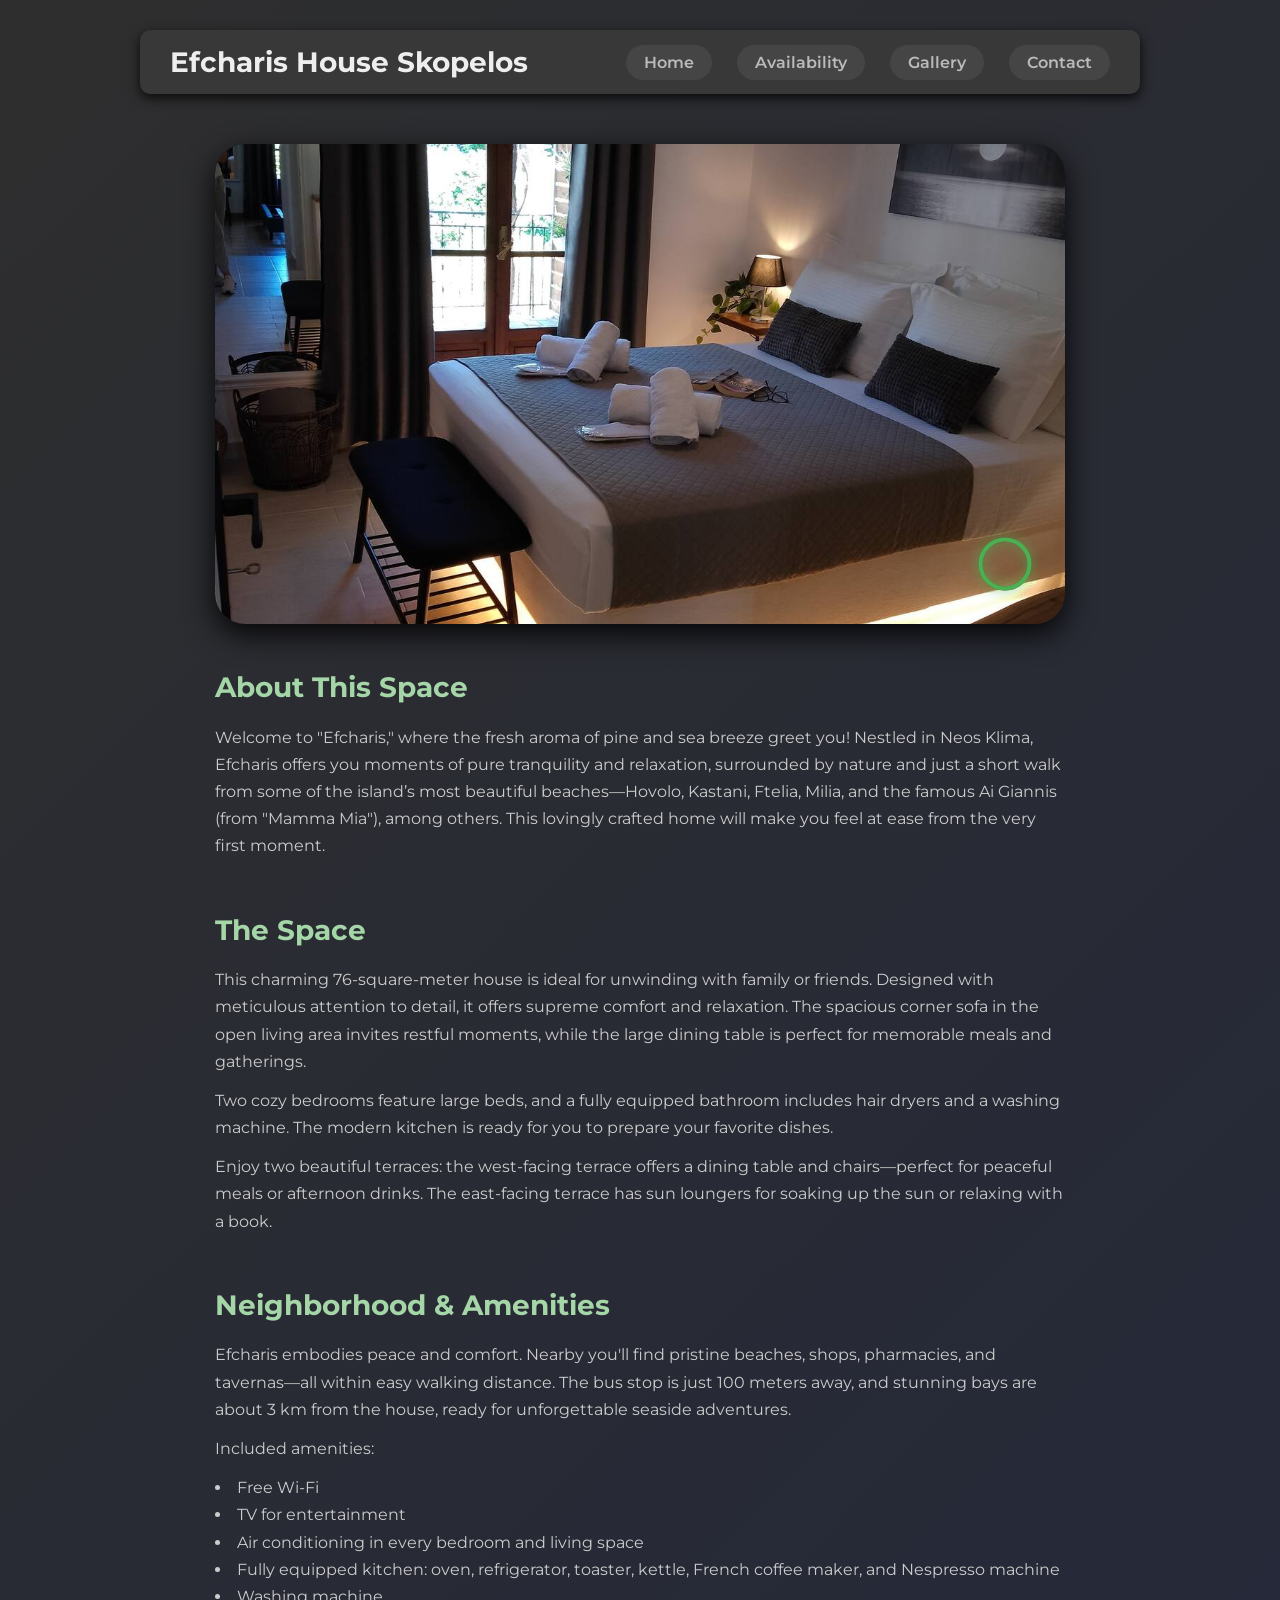
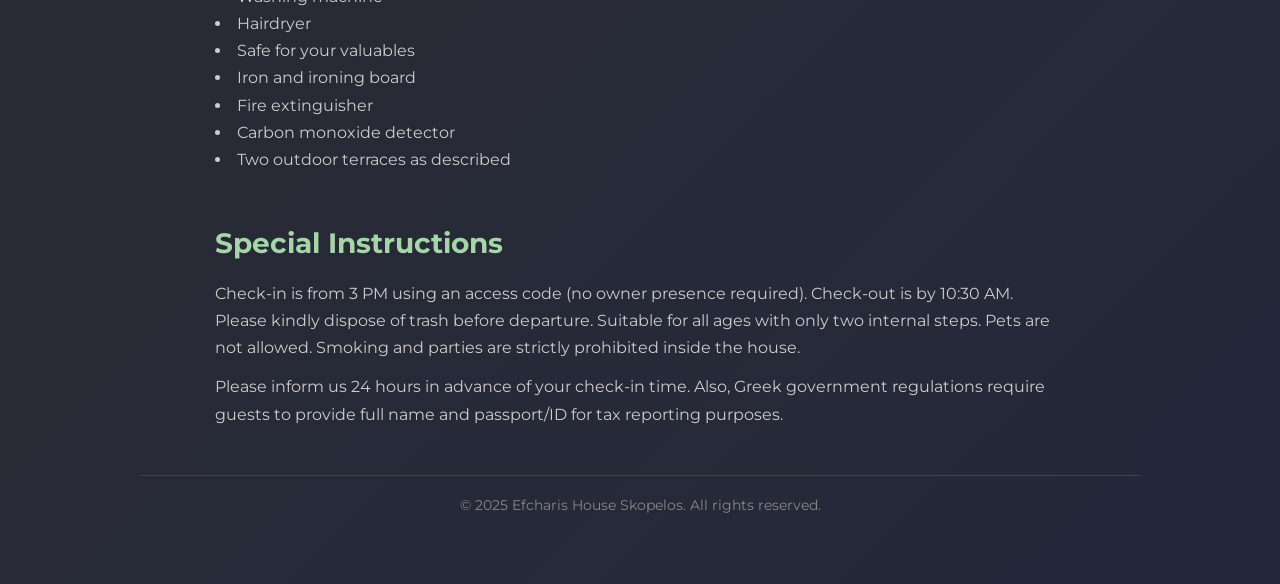
==== index.html @ c3277648 "Add files via upload" ====
<!DOCTYPE html>
<html lang="en">
<head>
<meta charset="UTF-8" />
<meta name="viewport" content="width=device-width, initial-scale=1" />
<title>Efcharis House Skopelos</title>
<link href="https://fonts.googleapis.com/css2?family=Montserrat:wght@400;700&display=swap" rel="stylesheet" />
<style>
  * {
    box-sizing: border-box;
    margin: 0; padding: 0;
  }
  body {
    background: linear-gradient(135deg, #2e2e2e, #23283b);
    font-family: 'Montserrat', sans-serif;
    color: #ddd;
    min-height: 100vh;
    display: flex;
    flex-direction: column;
    align-items: center;
    padding: 30px 20px 50px;
  }
  header {
    width: 100%;
    max-width: 1000px;
    display: flex;
    justify-content: space-between;
    align-items: center;
    background: #383838;
    padding: 15px 30px;
    border-radius: 10px;
    box-shadow: 0 4px 12px rgba(0,0,0,0.8);
    margin-bottom: 50px;
  }
  header h1 {
    font-weight: 700;
    font-size: 28px;
    color: #eee;
    user-select: none;
  }
  nav ul {
    list-style: none;
    display: flex;
    gap: 25px;
  }
  nav ul li a {
    text-decoration: none;
    color: #bbb;
    font-weight: 600;
    padding: 8px 18px;
    border-radius: 25px;
    background: #454545;
    transition: background 0.3s, color 0.3s;
  }
  nav ul li a:hover {
    background: #4caf50;
    color: white;
  }

  .carousel-container {
    position: relative;
    width: 850px;
    height: 480px;
    border-radius: 30px;
    overflow: hidden;
    box-shadow: 0 10px 30px rgba(0,0,0,0.9);
    background: #222;
    margin-bottom: 40px;
  }
  .slides {
    display: flex;
    width: 100%;
    height: 100%;
    transition: transform 1.2s ease-in-out;
  }
  .slide {
    min-width: 100%;
    height: 100%;
    user-select: none;
    cursor: pointer;
  }
  .slide img {
    width: 100%;
    height: 100%;
    object-fit: cover;
    border-radius: 30px;
    transition: transform 0.3s ease;
  }
  .slide img:hover {
    transform: scale(1.05);
  }

  .timer-wheel {
    position: absolute;
    right: 25px;
    bottom: 25px;
    width: 70px;
    height: 70px;
    pointer-events: none;
    filter: drop-shadow(0 0 6px #4caf50cc);
  }
  svg circle {
    fill: none;
    stroke-width: 6;
    stroke: #4caf50;
    stroke-linecap: round;
    transform: rotate(-90deg);
    transform-origin: 50% 50%;
  }
  .background-circle {
    stroke: #555;
  }
  .progress-circle {
    stroke-dasharray: 220;
    stroke-dashoffset: 220;
    transition: stroke-dashoffset 5s linear;
  }

  .intro {
    max-width: 850px;
    margin-bottom: 35px;
    color: #ccc;
    line-height: 1.7;
  }
  .intro h2 {
    font-size: 28px;
    margin-bottom: 12px;
    color: #a5d6a7;
    font-weight: 700;
  }
  .intro p, .intro ul {
    font-size: 16px;
    margin-bottom: 12px;
  }
  .intro ul {
    list-style: disc inside;
  }

  footer {
    margin-top: auto;
    padding: 20px 0;
    color: #888;
    font-size: 14px;
    text-align: center;
    width: 100%;
    max-width: 1000px;
    border-top: 1px solid #444;
    user-select: none;
  }

  @media (max-width: 900px) {
    .carousel-container {
      width: 100%;
      height: 300px;
      border-radius: 20px;
    }
    .slide img {
      border-radius: 20px;
    }
    .intro h2 {
      font-size: 24px;
    }
    .intro p, .intro ul {
      font-size: 14px;
    }
    header {
      flex-wrap: wrap;
      gap: 15px;
      padding: 15px 15px;
    }
    nav ul {
      gap: 15px;
    }
  }
</style>
</head>
<body>
<header>
  <h1>Efcharis House Skopelos</h1>
  <nav>
    <ul>
      <li><a href="index.html">Home</a></li>
      <li><a href="availability.html">Availability</a></li>
      <li><a href="gallery.html">Gallery</a></li>
      <li><a href="contact.html">Contact</a></li>
    </ul>
  </nav>
</header>

<div class="carousel-container" aria-label="Image Carousel">
  <div class="slides" id="slides">
    <div class="slide"><img src="1.jpeg" alt="View of a beautiful house" /></div>
    <div class="slide"><img src="2.jpeg" alt="Sea view from balcony" /></div>
    <div class="slide"><img src="3.jpeg" alt="Lush garden around the house" /></div>
    <div class="slide"><img src="4.jpeg" alt="Cozy interior room" /></div>
    <div class="slide"><img src="5.jpeg" alt="Sunset at the beach nearby" /></div>
  </div>

  <div class="timer-wheel" aria-hidden="true">
    <svg width="70" height="70" viewBox="0 0 100 100" aria-hidden="true" focusable="false">
      <circle class="background-circle" cx="50" cy="50" r="35" />
      <circle class="progress-circle" cx="50" cy="50" r="35" />
    </svg>
  </div>
</div>

<section class="intro">
  <h2>About This Space</h2>
  <p>Welcome to "Efcharis," where the fresh aroma of pine and sea breeze greet you! Nestled in Neos Klima, Efcharis offers you moments of pure tranquility and relaxation, surrounded by nature and just a short walk from some of the island’s most beautiful beaches—Hovolo, Kastani, Ftelia, Milia, and the famous Ai Giannis (from "Mamma Mia"), among others. This lovingly crafted home will make you feel at ease from the very first moment.</p>
</section>

<section class="intro">
  <h2>The Space</h2>
  <p>This charming 76-square-meter house is ideal for unwinding with family or friends. Designed with meticulous attention to detail, it offers supreme comfort and relaxation. The spacious corner sofa in the open living area invites restful moments, while the large dining table is perfect for memorable meals and gatherings.</p>
  <p>Two cozy bedrooms feature large beds, and a fully equipped bathroom includes hair dryers and a washing machine. The modern kitchen is ready for you to prepare your favorite dishes.</p>
  <p>Enjoy two beautiful terraces: the west-facing terrace offers a dining table and chairs—perfect for peaceful meals or afternoon drinks. The east-facing terrace has sun loungers for soaking up the sun or relaxing with a book.</p>
</section>

<section class="intro">
  <h2>Neighborhood & Amenities</h2>
  <p>Efcharis embodies peace and comfort. Nearby you'll find pristine beaches, shops, pharmacies, and tavernas—all within easy walking distance. The bus stop is just 100 meters away, and stunning bays are about 3 km from the house, ready for unforgettable seaside adventures.</p>
  <p>Included amenities:</p>
  <ul>
    <li>Free Wi-Fi</li>
    <li>TV for entertainment</li>
    <li>Air conditioning in every bedroom and living space</li>
    <li>Fully equipped kitchen: oven, refrigerator, toaster, kettle, French coffee maker, and Nespresso machine</li>
    <li>Washing machine</li>
    <li>Hairdryer</li>
    <li>Safe for your valuables</li>
    <li>Iron and ironing board</li>
    <li>Fire extinguisher</li>
    <li>Carbon monoxide detector</li>
    <li>Two outdoor terraces as described</li>
  </ul>
</section>

<section class="intro">
  <h2>Special Instructions</h2>
  <p>Check-in is from 3 PM using an access code (no owner presence required). Check-out is by 10:30 AM. Please kindly dispose of trash before departure. Suitable for all ages with only two internal steps. Pets are not allowed. Smoking and parties are strictly prohibited inside the house.</p>
  <p>Please inform us 24 hours in advance of your check-in time. Also, Greek government regulations require guests to provide full name and passport/ID for tax reporting purposes.</p>
</section>

<footer>
  <p>© 2025 Efcharis House Skopelos. All rights reserved.</p>
</footer>

<!-- Updated hotel style relaxing music -->
<audio id="relax-music" autoplay loop>
  <source src="hotel.mp3" type="audio/mpeg" />
  Your browser does not support the audio element.
</audio>

<script>
  const slides = document.getElementById('slides');
  const progressCircle = document.querySelector('.progress-circle');
  const totalSlides = slides.children.length;
  let currentIndex = 0;
  const circumference = 2 * Math.PI * 35;

  progressCircle.style.strokeDasharray = circumference;
  progressCircle.style.strokeDashoffset = circumference;

  function resetProgress() {
    progressCircle.style.transition = 'none';
    progressCircle.style.strokeDashoffset = circumference;
    progressCircle.getBoundingClientRect();
    progressCircle.style.transition = 'stroke-dashoffset 5s linear';
    progressCircle.style.strokeDashoffset = '0';
  }

  function showSlide(index) {
    slides.style.transform = `translateX(-${index * 100}%)`;
    resetProgress();
    currentIndex = index;
  }

  function nextSlide() {
    let next = (currentIndex + 1) % totalSlides;
    showSlide(next);
  }

  showSlide(0);
  setInterval(nextSlide, 5000);

  const music = document.getElementById('relax-music');
  music.volume = 0.15;
</script>
</body>
</html>
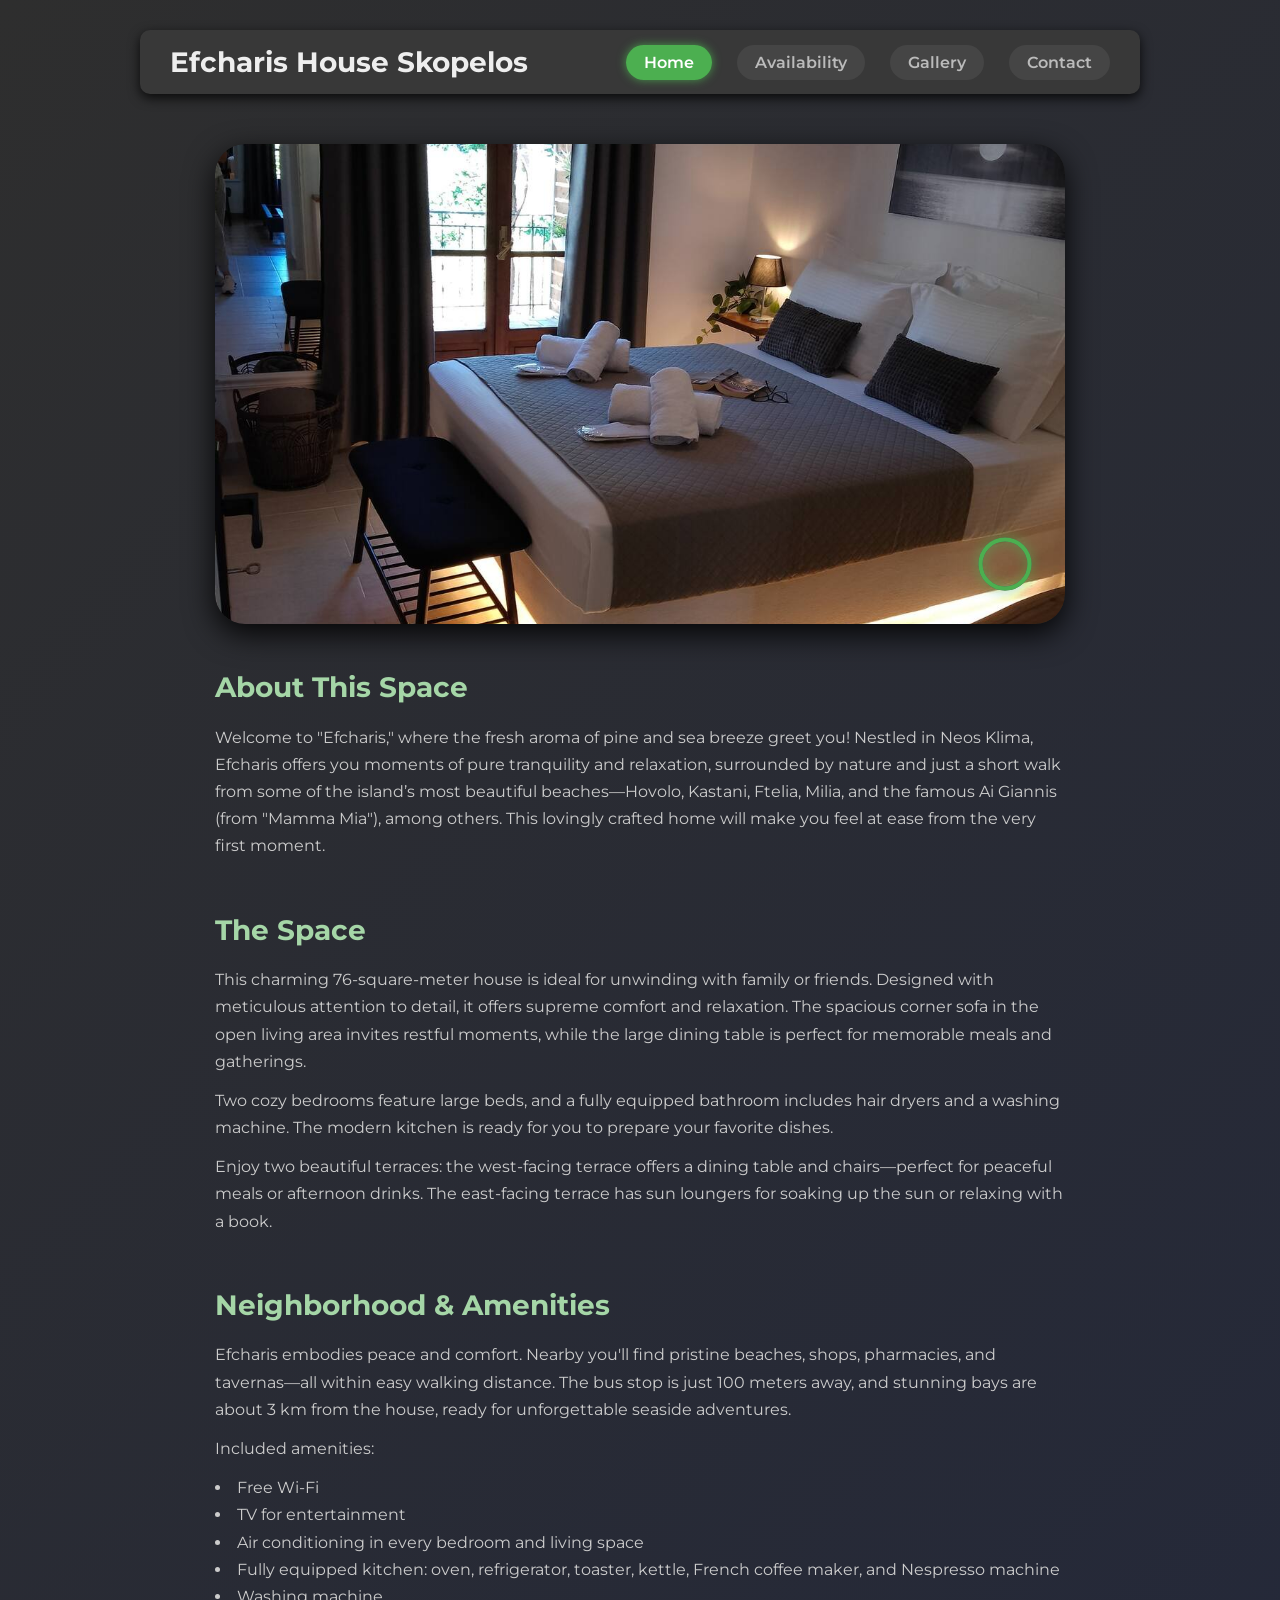
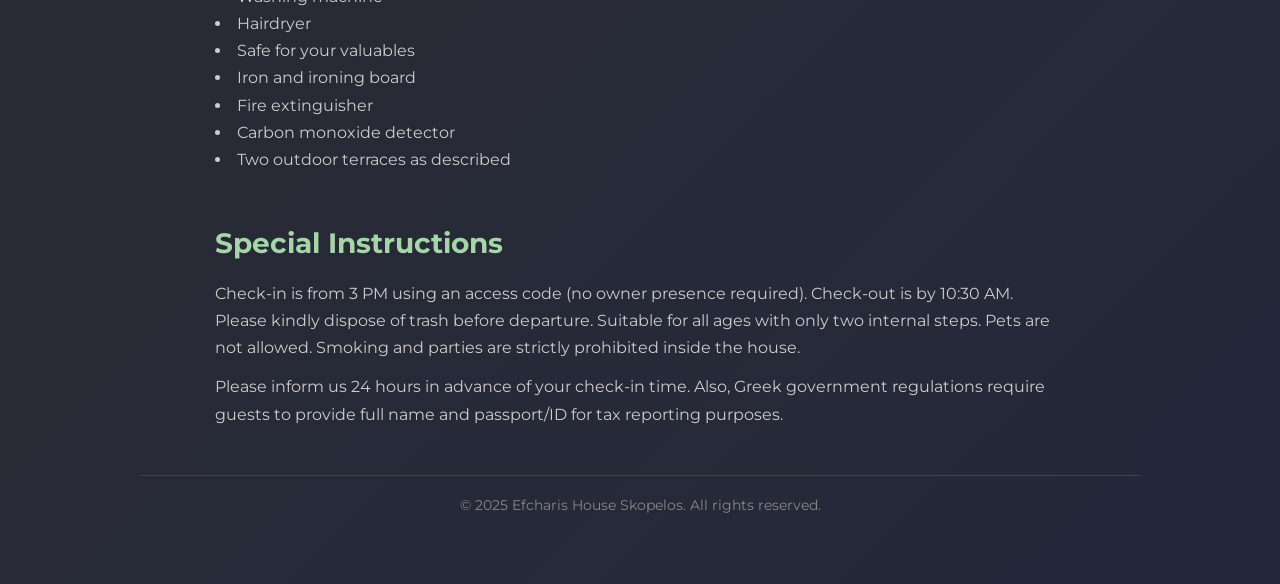
==== commit a860b8ff: "Add files via upload" ====
--- a/index.html
+++ b/index.html
@@ -1,4 +1,3 @@
-
 <!DOCTYPE html>
 <html lang="en">
 <head>
@@ -7,6 +6,7 @@
 <title>Efcharis House Skopelos</title>
 <link href="https://fonts.googleapis.com/css2?family=Montserrat:wght@400;700&display=swap" rel="stylesheet" />
 <style>
+  /* same style as below */
   * {
     box-sizing: border-box;
     margin: 0; padding: 0;
@@ -57,7 +57,11 @@
     background: #4caf50;
     color: white;
   }
-
+  nav ul li a.active {
+    background: #4caf50;
+    color: white;
+    box-shadow: 0 0 10px #4caf50cc;
+  }
   .carousel-container {
     position: relative;
     width: 850px;
@@ -90,7 +94,6 @@
   .slide img:hover {
     transform: scale(1.05);
   }
-
   .timer-wheel {
     position: absolute;
     right: 25px;
@@ -116,7 +119,6 @@
     stroke-dashoffset: 220;
     transition: stroke-dashoffset 5s linear;
   }
-
   .intro {
     max-width: 850px;
     margin-bottom: 35px;
@@ -136,7 +138,6 @@
   .intro ul {
     list-style: disc inside;
   }
-
   footer {
     margin-top: auto;
     padding: 20px 0;
@@ -149,6 +150,37 @@
     user-select: none;
   }
 
+  /* New section for globe image */
+  .globe-section {
+    width: 100%;
+    max-width: 850px;
+    margin-bottom: 60px;
+    background: #252b37;
+    border-radius: 25px;
+    padding: 40px 60px;
+    box-shadow: 0 10px 35px rgba(0, 0, 0, 0.85);
+    color: #ccc;
+    font-size: 18px;
+    font-weight: 500;
+    text-align: center;
+  }
+  .globe-section h2 {
+    font-size: 32px;
+    color: #8fd18e;
+    margin-bottom: 30px;
+    font-weight: 700;
+    letter-spacing: 1.1px;
+  }
+  .globe-section p {
+    margin-bottom: 20px;
+    line-height: 1.7;
+  }
+  .globe-section img {
+    max-width: 100%;
+    border-radius: 20px;
+    margin-top: 20px;
+  }
+
   @media (max-width: 900px) {
     .carousel-container {
       width: 100%;
@@ -171,6 +203,14 @@
     }
     nav ul {
       gap: 15px;
+    }
+    .globe-section {
+      padding: 30px 25px;
+      font-size: 16px;
+    }
+    .globe-section h2 {
+      font-size: 26px;
+      margin-bottom: 25px;
     }
   }
 </style>
@@ -180,7 +220,7 @@
   <h1>Efcharis House Skopelos</h1>
   <nav>
     <ul>
-      <li><a href="index.html">Home</a></li>
+      <li><a href="index.html" class="active">Home</a></li>
       <li><a href="availability.html">Availability</a></li>
       <li><a href="gallery.html">Gallery</a></li>
       <li><a href="contact.html">Contact</a></li>
@@ -246,12 +286,6 @@
   <p>© 2025 Efcharis House Skopelos. All rights reserved.</p>
 </footer>
 
-<!-- Updated hotel style relaxing music -->
-<audio id="relax-music" autoplay loop>
-  <source src="hotel.mp3" type="audio/mpeg" />
-  Your browser does not support the audio element.
-</audio>
-
 <script>
   const slides = document.getElementById('slides');
   const progressCircle = document.querySelector('.progress-circle');
@@ -283,9 +317,6 @@
 
   showSlide(0);
   setInterval(nextSlide, 5000);
-
-  const music = document.getElementById('relax-music');
-  music.volume = 0.15;
 </script>
 </body>
 </html>
